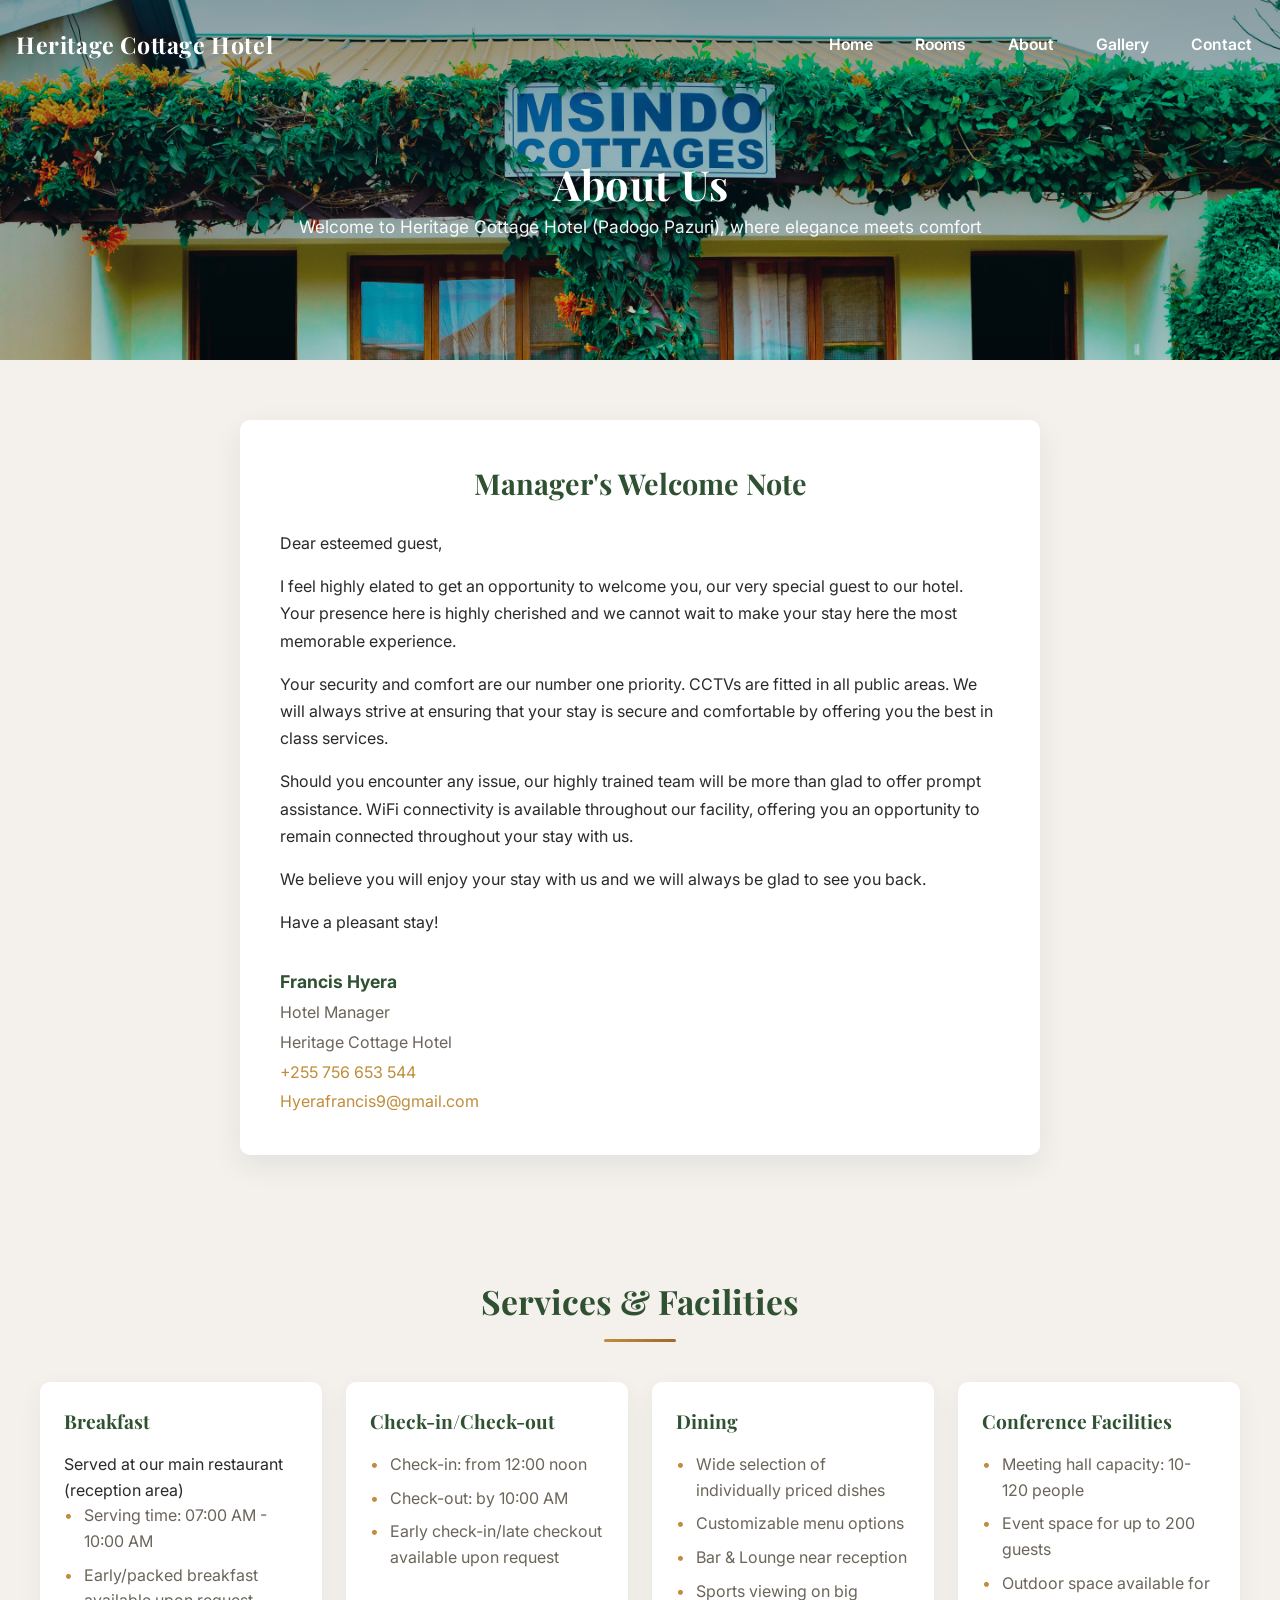
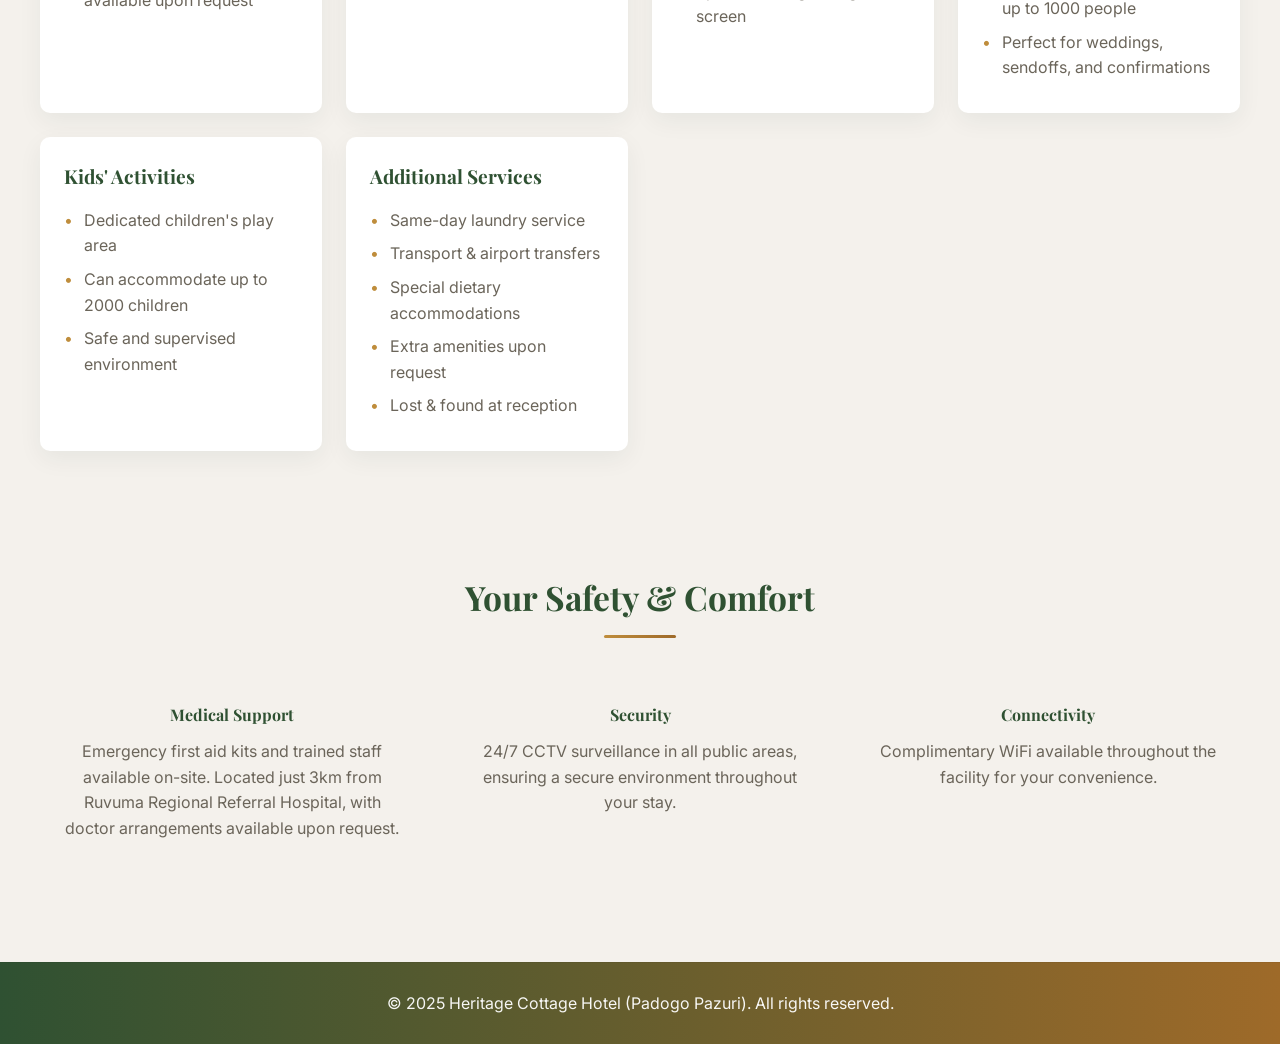
==== about.html @ f019df51 "Initial commit" ====
<!DOCTYPE html>
<html lang="en">
<head>
    <meta charset="UTF-8">
    <meta name="viewport" content="width=device-width, initial-scale=1.0">
    <title>About Us — Heritage Cottage Hotel</title>
    <meta name="theme-color" content="#f4f1ec">
    <link rel="preconnect" href="https://fonts.googleapis.com">
    <link rel="preconnect" href="https://fonts.gstatic.com" crossorigin>
    <link href="https://fonts.googleapis.com/css2?family=Inter:wght@300;400;600&family=Playfair+Display:wght@400;700&display=swap" rel="stylesheet">
    <link rel="stylesheet" href="styles.css">
    <link rel="stylesheet" href="about.css">
    <script src="animations.js" defer></script>
</head>
<body>
    <header>
        <div class="container">
            <h1 data-animation="animate--fade-in">Heritage Cottage Hotel</h1>
            <nav data-animation="animate--fade-up">
                <ul>
                    <li><a href="index.html#home">Home</a></li>
                    <li><a href="rooms.html">Rooms</a></li>
                    <li><a href="about.html" aria-current="page">About</a></li>
                    <li><a href="gallery.html">Gallery</a></li>
                    <li><a href="contact.html">Contact</a></li>
                </ul>
            </nav>
        <div class="hamburger">
            <span></span>
            <span></span>
            <span></span>
        </div>
        </div>
    </header>

    <main>
        <section class="hero about-hero">
            <div class="hero-content" data-animation="animate--scale-in">
                <h2>About Us</h2>
                <p class="hero-sub">Welcome to Heritage Cottage Hotel (Padogo Pazuri), where elegance meets comfort</p>
            </div>
        </section>

        <section class="welcome container">
            <div class="manager-note" data-animation="animate--fade-up">
                <div class="note-content">
                    <h3 data-animation="animate--fade-up">Manager's Welcome Note</h3>
                    <div class="message" data-animation="animate--fade-up">
                        <p>Dear esteemed guest,</p>
                        <p>I feel highly elated to get an opportunity to welcome you, our very special guest to our hotel. Your presence here is highly cherished and we cannot wait to make your stay here the most memorable experience.</p>
                        <p>Your security and comfort are our number one priority. CCTVs are fitted in all public areas. We will always strive at ensuring that your stay is secure and comfortable by offering you the best in class services.</p>
                        <p>Should you encounter any issue, our highly trained team will be more than glad to offer prompt assistance. WiFi connectivity is available throughout our facility, offering you an opportunity to remain connected throughout your stay with us.</p>
                        <p>We believe you will enjoy your stay with us and we will always be glad to see you back.</p>
                        <p>Have a pleasant stay!</p>
                        <div class="signature">
                            <strong>Francis Hyera</strong>
                            <span>Hotel Manager</span>
                            <span>Heritage Cottage Hotel</span>
                            <a href="tel:+255756653544">+255 756 653 544</a>
                            <a href="mailto:Hyerafrancis9@gmail.com">Hyerafrancis9@gmail.com</a>
                        </div>
                    </div>
                </div>
            </div>
        </section>

        <section class="services-facilities container">
            <h2 class="section-title">Services & Facilities</h2>
            
            <div class="services-grid">
                <div class="service-card">
                    <h4>Breakfast</h4>
                    <p>Served at our main restaurant (reception area)</p>
                    <ul>
                        <li>Serving time: 07:00 AM - 10:00 AM</li>
                        <li>Early/packed breakfast available upon request</li>
                    </ul>
                </div>

                <div class="service-card">
                    <h4>Check-in/Check-out</h4>
                    <ul>
                        <li>Check-in: from 12:00 noon</li>
                        <li>Check-out: by 10:00 AM</li>
                        <li>Early check-in/late checkout available upon request</li>
                    </ul>
                </div>

                <div class="service-card">
                    <h4>Dining</h4>
                    <ul>
                        <li>Wide selection of individually priced dishes</li>
                        <li>Customizable menu options</li>
                        <li>Bar & Lounge near reception</li>
                        <li>Sports viewing on big screen</li>
                    </ul>
                </div>

                <div class="service-card">
                    <h4>Conference Facilities</h4>
                    <ul>
                        <li>Meeting hall capacity: 10-120 people</li>
                        <li>Event space for up to 200 guests</li>
                        <li>Outdoor space available for up to 1000 people</li>
                        <li>Perfect for weddings, sendoffs, and confirmations</li>
                    </ul>
                </div>

                <div class="service-card">
                    <h4>Kids' Activities</h4>
                    <ul>
                        <li>Dedicated children's play area</li>
                        <li>Can accommodate up to 2000 children</li>
                        <li>Safe and supervised environment</li>
                    </ul>
                </div>

                <div class="service-card">
                    <h4>Additional Services</h4>
                    <ul>
                        <li>Same-day laundry service</li>
                        <li>Transport & airport transfers</li>
                        <li>Special dietary accommodations</li>
                        <li>Extra amenities upon request</li>
                        <li>Lost & found at reception</li>
                    </ul>
                </div>
            </div>
        </section>

        <section class="safety container">
            <h2 class="section-title">Your Safety & Comfort</h2>
            <div class="safety-grid">
                <div class="safety-item">
                    <h4>Medical Support</h4>
                    <p>Emergency first aid kits and trained staff available on-site. Located just 3km from Ruvuma Regional Referral Hospital, with doctor arrangements available upon request.</p>
                </div>
                <div class="safety-item">
                    <h4>Security</h4>
                    <p>24/7 CCTV surveillance in all public areas, ensuring a secure environment throughout your stay.</p>
                </div>
                <div class="safety-item">
                    <h4>Connectivity</h4>
                    <p>Complimentary WiFi available throughout the facility for your convenience.</p>
                </div>
            </div>
        </section>
    </main>

    <footer>
        <div class="container">
            <p>&copy; 2025 Heritage Cottage Hotel (Padogo Pazuri). All rights reserved.</p>
        </div>
    </footer>
</body>
</html>
---- styles.css ----
/* Professional theme for Heritage Cottage Hotel (Warm Heritage quick wins) */
:root{
    --bg: #F4F1EC; /* cream */
    --surface: #FFFFFF;
    --muted: #6b655a; /* earthy muted */
    --text: #2A2A2A; /* neutral dark */
    --primary: #2F5132; /* forest */
    --accent: #BF8D3C; /* brass gold */
    --accent-2: #9E6A29; /* warm bronze */
    --radius: 10px;
    --container: 1200px;
}

/* Solid on scroll for readability */
header.header--solid .container{
    background: rgba(255,255,255,0.96);
    border: 1px solid rgba(0,0,0,0.06);
    box-shadow: 0 10px 30px rgba(0,0,0,0.08);
}

/* Animations */
@keyframes fadeUp { from { opacity: 0; transform: translateY(30px); } to { opacity: 1; transform: translateY(0); } }
@keyframes fadeIn { from { opacity: 0; } to { opacity: 1; } }
@keyframes scaleIn { from { opacity: 0; transform: scale(0.95); } to { opacity: 1; transform: scale(1); } }

.animate { opacity: 0; }
.animate--fade-up { animation: fadeUp 0.6s ease-out forwards; }
.animate--fade-in { animation: fadeIn 0.6s ease-out forwards; }
.animate--scale-in { animation: scaleIn 0.6s ease-out forwards; }

/* Reset */
*{box-sizing:border-box;margin:0;padding:0}
html,body{height:100%}

body{
    font-family: 'Inter', system-ui, -apple-system, 'Segoe UI', Roboto, 'Helvetica Neue', Arial;
    color:var(--text);
    background:var(--bg);
    -webkit-font-smoothing:antialiased;
    -moz-osx-font-smoothing:grayscale;
    line-height:1.6;
}

.container{max-width:var(--container);margin:0 auto;padding:0 20px}

/* Utility */
.sr-only{position:absolute;width:1px;height:1px;padding:0;margin:-1px;overflow:hidden;clip:rect(0,0,0,0);white-space:nowrap;border:0}

/* Header (glassmorphism) */
header{
    position:fixed;
    top:12px;
    left:0;
    right:0;
    z-index:999;
    pointer-events:none; /* allow inner container to receive clicks */
}

/* Centered frosted glass bar inside the fixed header */
header .container{
    pointer-events:auto;
    display:flex;
    align-items:center;
    justify-content:space-between;
    padding:14px 0;
    margin:0;
    width:100%;
    max-width:none; /* override global .container max-width */
    background:transparent;
    border: none;
    border-radius:14px;
    box-shadow: none;
    backdrop-filter: none;
    -webkit-backdrop-filter: none;
}

header h1{font-family:'Playfair Display', serif;color:var(--surface);font-weight:700;font-size:1.45rem;letter-spacing:0.6px;margin:0;flex:0 0 auto;padding-left:16px}
header.header--solid h1{color:var(--primary)}

/* Push nav to the far right */
header .container nav{margin-left:auto;flex:0 0 auto;padding-right:16px}
header .container nav ul{margin:0}

nav ul{display:flex;gap:18px;list-style:none}
/* Rest (transparent) state: surface-colored links over hero */
header nav a{color:var(--surface);text-decoration:none;font-weight:600;font-size:0.98rem;padding:8px 12px;border-radius:8px;transition:all .16s ease}
header:not(.header--solid) nav a:hover,
header:not(.header--solid) nav a:focus{color:var(--surface);background:rgba(255,255,255,0.18);transform:translateY(-2px)}
/* Solid state: switch to brand color and lighter hover */
header.header--solid nav a{color:var(--primary)}
header.header--solid nav a:hover,
header.header--solid nav a:focus{color:var(--primary);background:rgba(0,0,0,0.06);transform:translateY(-2px)}

/* Mobile navigation */
/* .nav-toggle{display:none;position:relative;width:36px;height:28px;border:0;background:transparent;cursor:pointer;margin-left:auto;margin-right:8px}
.nav-toggle .bar{position:absolute;left:6px;right:6px;height:2px;background:currentColor;border-radius:2px;transition:transform .2s ease, opacity .2s ease, top .2s ease}
.nav-toggle .bar:nth-child(1){top:7px}
.nav-toggle .bar:nth-child(2){top:13px}
.nav-toggle .bar:nth-child(3){top:19px} */

/* @media (max-width:900px){
  show toggle, make header text readable
  .nav-toggle{display:inline-block;color:var(--surface)}
  header.header--solid .nav-toggle{color:var(--primary)}

  off-canvas nav panel
  header nav{position:fixed;top:0;right:0;height:100vh;width:min(80%,320px);background:var(--surface);box-shadow:-12px 0 30px rgba(0,0,0,0.18);transform:translateX(100%);transition:transform .25s ease;z-index:1000;padding-top:80px}
  header nav ul{flex-direction:column;gap:8px;padding:0 16px}
  header nav a{color:var(--primary);padding:12px 14px;border-radius:10px}
  header:not(.header--solid) nav a:hover, header:not(.header--solid) nav a:focus{background:rgba(0,0,0,0.04);color:var(--primary)}

  open state controlled by body class
  body.nav-open header nav{transform:translateX(0)}

  animate hamburger to close icon when open
  body.nav-open .nav-toggle .bar:nth-child(1){top:13px;transform:rotate(45deg)}
  body.nav-open .nav-toggle .bar:nth-child(2){opacity:0}
  body.nav-open .nav-toggle .bar:nth-child(3){top:13px;transform:rotate(-45deg)}
} */

/* Hero */
.hero{
    min-height:84vh;
    display:flex;align-items:center;justify-content:center;padding-top:84px;position:relative;
    color:#fff;text-align:center;overflow:hidden
}

/* Background slideshow */
.hero .slides{position:absolute;inset:0;z-index:0;overflow:hidden}
.hero .slide{position:absolute;inset:0;background-size:cover;background-position:center;opacity:0;transition:opacity 1.2s ease}
.hero .slide.is-active{opacity:1}
.hero .slides::after{content:"";position:absolute;inset:0;background:linear-gradient(180deg, rgba(0,0,0,0.4), rgba(0,0,0,0.4));pointer-events:none}

.hero-content{max-width:880px;padding:40px 20px;position:relative;z-index:1}
.hero h2{font-family:'Playfair Display',serif;font-size:clamp(2.2rem,5vw,3.6rem);margin-bottom:0.8rem;line-height:1.04;text-shadow:0 8px 30px rgba(0,0,0,0.48)}
.hero p{font-size:1.08rem;color:rgba(255,250,240,0.95);max-width:720px;margin:0 auto 1.6rem}

.btn{
    display:inline-block;
    padding:14px 26px;
    border-radius:12px;
    background: var(--surface);
    color: var(--primary);
    text-decoration:none;
    font-weight:700;
    box-shadow:0 12px 36px rgba(43,20,12,0.12);
    border: 1px solid var(--primary);
    transition:transform .18s ease, box-shadow .18s ease, background-color .2s ease
}
.btn:focus-visible{
    outline:2px solid color-mix(in oklab, var(--accent) 60%, white);
    outline-offset:3px;
    box-shadow:0 0 0 4px rgba(201,111,60,0.18), 0 12px 36px rgba(43,20,12,0.12);
}
.btn:hover{
    transform:translateY(-2px);
    background: var(--bg);
    box-shadow:0 18px 40px rgba(43,20,12,0.14);
}

/* Sections */
section{padding:68px 0; scroll-margin-top:96px}

h2.section-title{font-family:'Playfair Display',serif;font-size:2rem;color:var(--primary);text-align:center;margin-bottom:18px}
/* Decorative headings across sections (exclude hero which has its own style) */
section:not(.hero) h2{
    font-family:'Playfair Display',serif;
    color:var(--primary);
    font-size: clamp(1.6rem, 3.4vw, 2.1rem);
    text-align:center;
    position:relative;
    margin-bottom:14px;
}
section:not(.hero) h2::after{
    content:"";
    display:block;
    width:72px;
    height:3px;
    margin:10px auto 0;
    background:linear-gradient(90deg,var(--accent),var(--accent-2));
    border-radius:2px;
}
.section-sub{max-width:820px;margin:0 auto;color:var(--muted);text-align:center}

.rooms{background:transparent;padding-top:48px}
.room-grid{display:grid;grid-template-columns:repeat(auto-fit,minmax(280px,1fr));gap:26px;margin-top:28px}

.room-card{background:var(--surface);border-radius:var(--radius);overflow:hidden;box-shadow:0 8px 24px rgba(43,20,12,0.06);display:flex;flex-direction:column;transition:transform .22s ease,box-shadow .22s ease}
.room-card:hover{transform:translateY(-8px);box-shadow:0 22px 48px rgba(43,20,12,0.12)}
.room-card img{width:100%;height:220px;object-fit:cover;display:block;transition:transform .45s ease;will-change:transform}
.room-card:hover img{transform:scale(1.06)}
.room-card .card-body{padding:18px 18px 22px;flex:1;display:flex;flex-direction:column}
.room-card h3{font-family:'Playfair Display',serif;margin-bottom:8px;color:var(--primary);font-size:1.15rem}
.room-card p{color:var(--muted);flex:1}
.room-card .btn{margin-top:16px;padding:10px 16px;border-radius:7px;font-size:0.95rem}

/* About/Contact */
.about,.contact{background:transparent}
form{max-width:720px;margin:18px auto 0;display:grid;gap:12px}
input,textarea{width:100%;padding:12px 14px;border:1px solid rgba(15,15,15,0.06);border-radius:8px;background:#fff;box-shadow:inset 0 1px 0 rgba(255,255,255,0.5)}
input:focus,textarea:focus{outline:none;border-color:var(--primary);box-shadow:0 6px 18px rgba(201,111,60,0.08)}
textarea{min-height:140px;resize:vertical}
.btn { border: 1px solid var(--primary); }

/* Footer */
footer{background:linear-gradient(90deg,var(--primary),var(--accent-2));color:#fff;padding:28px 0;margin-top:36px;display:flex;align-items:center;justify-content:center;text-align:center;border-top:1px solid rgba(0,0,0,0.05)}
footer p{opacity:0.95;margin:0}

/* Responsive */
@media (max-width:900px){.hero h2{font-size:2.6rem}.hero p{font-size:1rem}.header-right{display:none}}
@media (max-width:640px){nav ul{flex-direction:column;gap:10px}header .container{padding:12px 16px;margin:8px 12px}}

/* Smooth scroll and small utilities */
html{scroll-behavior:smooth}
@media (prefers-reduced-motion: reduce){
  *, *::before, *::after{animation-duration:0.001ms !important; animation-iteration-count:1 !important; transition-duration:0.001ms !important;}
  html{scroll-behavior:auto}
}

/* Mobile polish */
body.nav-open{overflow:hidden}
@media (max-width:640px){
  section{padding:48px 0}
  .room-card img{height:180px}
}

/*my own responsive hamburger*/
.hamburger {
    display: none;
    flex-direction: column;
    cursor: pointer;
    padding: 5px;
    float: right;
}
.hamburger span{
    width: 20px;
    height: 2px;
    background-color: #6b655a;
    margin: 1px 0;
    transition: 0.3s;
}
@media screen and (max-width: 600px){
    .hamburger {
        display: flex;
        margin-right: 20px;
        overflow: auto;
    }
    nav {
        position: absolute;
        top: 100%;
        left: 0;
        width: 100%;
        background-color: rgba(255,250,240,0.95);
        color: #2F5132;
        display: flex;
        flex-direction: column;
        align-items: center;
        padding: 0;
        max-height: 0;
        overflow: hidden;
        transition: max-height 0.5 ease;
        box-shadow: 0 5px 10px rgba(0,0,0,0.1);
    }
    nav.active {
        max-height: 300px;
    }
    nav a {
        display: block;
        padding: 15px;
        width: 100%;
    }
    nav a:hover {
        background-color: #ddd6c9;
    }
    nav a::after {
        display: none;
    }
}

/* End of styles */
---- about.css ----
/* Page-specific styles for about.html */

.about-hero {
    min-height: 40vh;
    /* cool overlay matching site palette */
    background-image: linear-gradient(180deg, 
        rgba(6,43,51,0.45), 
        rgba(10,55,70,0.18)
    ),
    url('AV8A9515.JPG');
    background-position: top;
    background-size: cover;
    padding-top: 110px; /* account for fixed header */
}

.about-hero .hero-content{
    padding: 40px 20px
}
.about-hero h2{
    font-size: clamp(1.8rem, 4.6vw, 2.6rem); 
    margin-bottom: 8px; 
    letter-spacing: 0.3px; 
    text-shadow: 0 8px 30px rgba(0,0,0,0.35); 
    color:#fff
}
.about-hero .hero-sub{
    color: rgba(255,255,255,0.95); 
    max-width: 780px; 
    margin: 0 auto
}

/* Manager's Welcome Note */
.welcome {
    padding: 60px 0;
}

.manager-note {
    max-width: 800px;
    margin: 0 auto;
    background: var(--surface);
    border-radius: var(--radius);
    box-shadow: 0 10px 30px rgba(6,43,51,0.08);
    padding: 40px;
}

.note-content h3 {
    font-family: 'Playfair Display', serif;
    color: var(--primary);
    font-size: 1.8rem;
    margin-bottom: 24px;
    text-align: center;
}

.message p {
    margin-bottom: 16px;
    line-height: 1.7;
    color: var(--text);
}

.signature {
    margin-top: 32px;
    display: flex;
    flex-direction: column;
    gap: 4px;
}

.signature strong {
    font-size: 1.1rem;
    color: var(--primary);
}

.signature span {
    color: var(--muted);
}

.signature a {
    color: var(--accent);
    text-decoration: none;
}

.signature a:hover {
    text-decoration: underline;
}

/* Services & Facilities */
.services-facilities {
    padding: 60px 0;
    background: var(--bg);
}

.services-grid {
    display: grid;
    grid-template-columns: repeat(auto-fit, minmax(280px, 1fr));
    gap: 24px;
    margin-top: 40px;
}

.service-card {
    background: var(--surface);
    padding: 24px;
    border-radius: var(--radius);
    box-shadow: 0 8px 24px rgba(6,43,51,0.06);
    transition: transform .2s ease, box-shadow .22s ease;
}

.service-card:hover {
    transform: translateY(-4px);
    box-shadow: 0 22px 48px rgba(43,20,12,0.12);
}

.service-card h4 {
    color: var(--primary);
    font-family: 'Playfair Display', serif;
    margin-bottom: 16px;
    font-size: 1.2rem;
}

.service-card ul {
    list-style: none;
    padding: 0;
}

.service-card li {
    color: var(--muted);
    margin-bottom: 8px;
    padding-left: 20px;
    position: relative;
}

.service-card li::before {
    content: "•";
    color: var(--accent);
    position: absolute;
    left: 0;
}

/* Safety Section */
.safety {
    padding: 60px 0;
}

.safety-grid {
    display: grid;
    grid-template-columns: repeat(auto-fit, minmax(280px, 1fr));
    gap: 24px;
    margin-top: 40px;
}

.safety-item {
    text-align: center;
    padding: 24px;
}

.safety-item h4 {
    color: var(--primary);
    font-family: 'Playfair Display', serif;
    margin-bottom: 12px;
}

.safety-item p {
    color: var(--muted);
    line-height: 1.6;
}

/* Responsive adjustments */
@media (max-width: 768px) {
    .manager-note {
        padding: 24px;
        margin: 0 16px;
    }

    .services-grid,
    .safety-grid {
        grid-template-columns: 1fr;
    }

    .about-hero {
        min-height: 30vh;
    }
}

/* Animation for cards */
.service-card {
    animation: fadeIn 0.6s ease-out;
}

@keyframes fadeIn {
    from {
        opacity: 0;
        transform: translateY(20px);
    }
    to {
        opacity: 1;
        transform: translateY(0);
    }
}

/*my own responsive hamburger*/
.hamburger {
    display: none;
    flex-direction: column;
    cursor: pointer;
    padding: 5px;
    float: right;
}
.hamburger span{
    width: 20px;
    height: 2px;
    background-color: #6b655a;
    margin: 1px 0;
    transition: 0.3s;
}
@media screen and (max-width: 600px){
    .hamburger {
        display: flex;
        margin-right: 20px;
        overflow: auto;
    }
    nav {
        position: absolute;
        top: 100%;
        left: 0;
        width: 100%;
        background-color: #F4F1EC;
        /* background: rgba(0,0,0,0.2); */
        /* opacity: 5%; */
        color: #2F5132;
        flex-direction: column;
        align-items: center;
        padding: 0;
        max-height: 0;
        overflow: hidden;
        transition: max-height 0.5 ease;
        box-shadow: 0 5px 10px rgba(0,0,0,0.1);
    }
    nav.active {
        max-height: 300px;
    }
    nav a {
        display: block;
        padding: 15px;
        width: 100%;
    }
    nav a:hover {
        background-color: #ddd6c9;
    }
    nav a::after {
        display: none;
    }
}
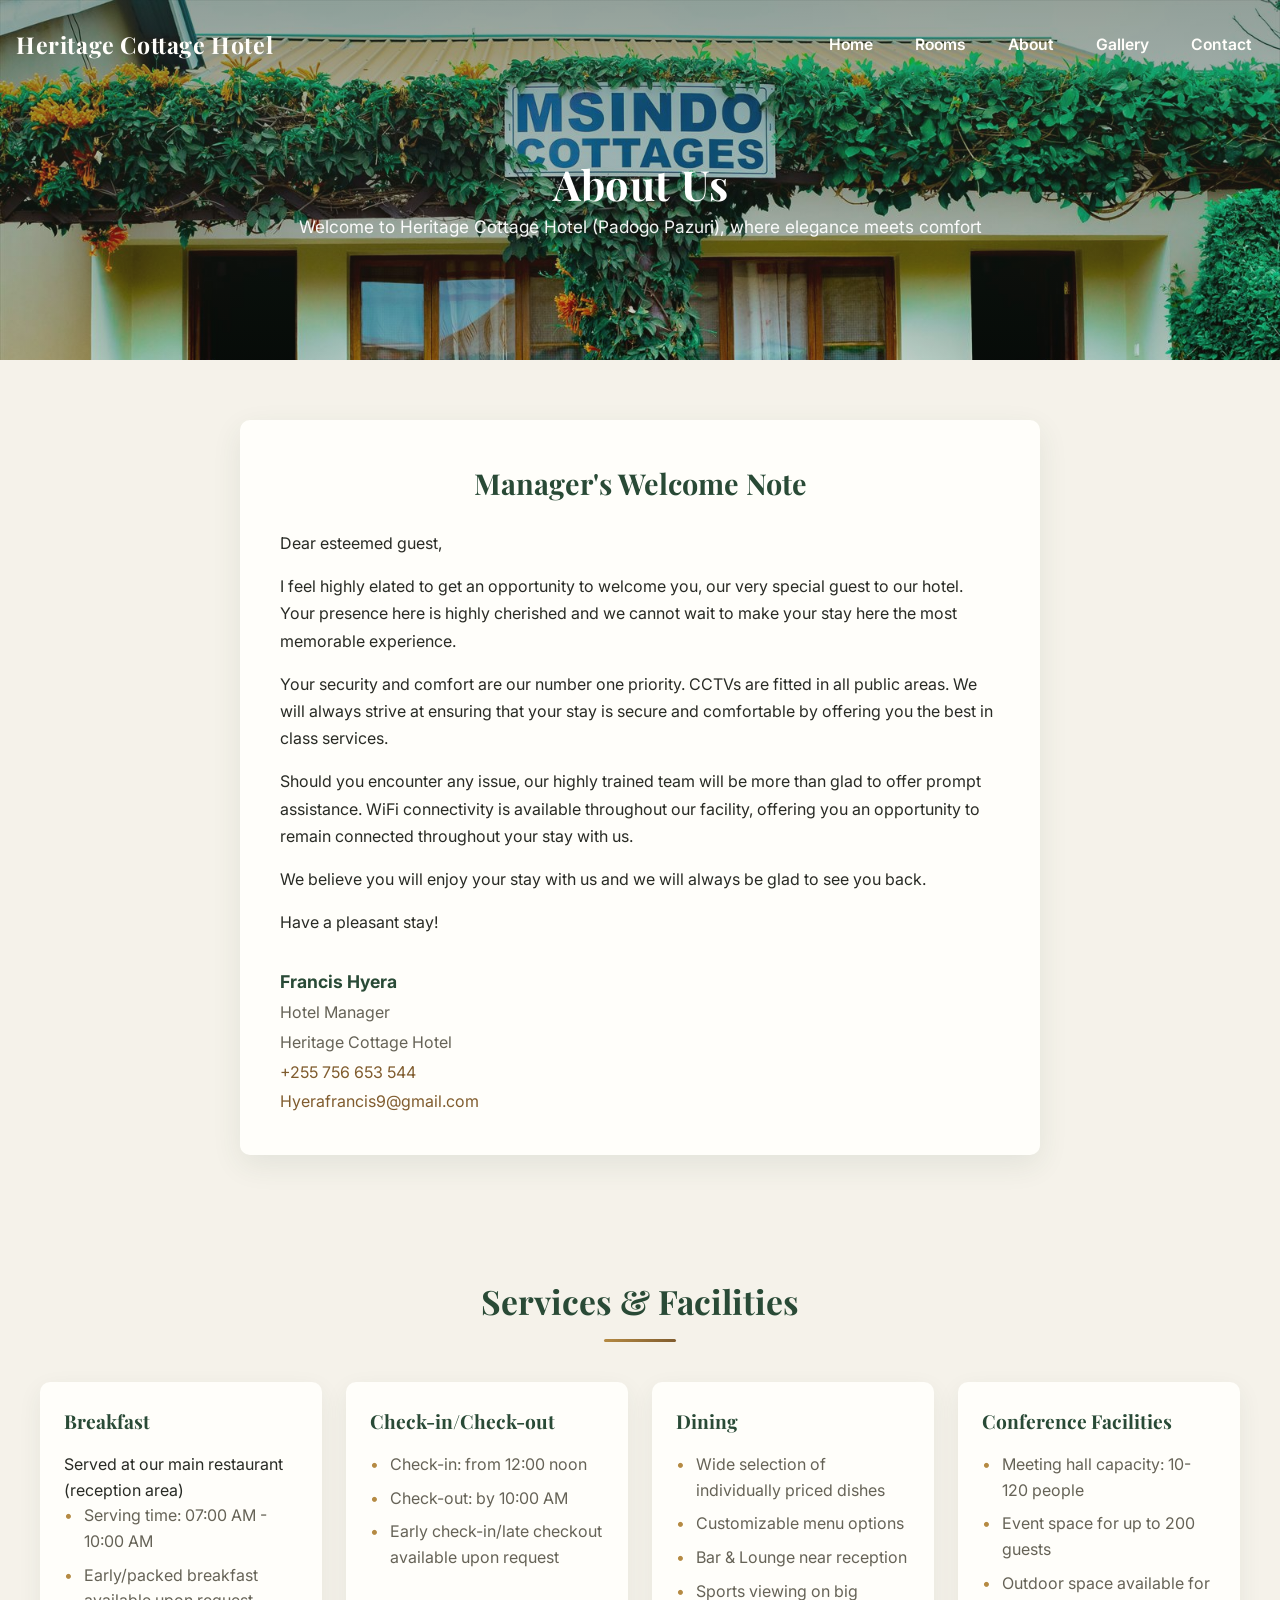
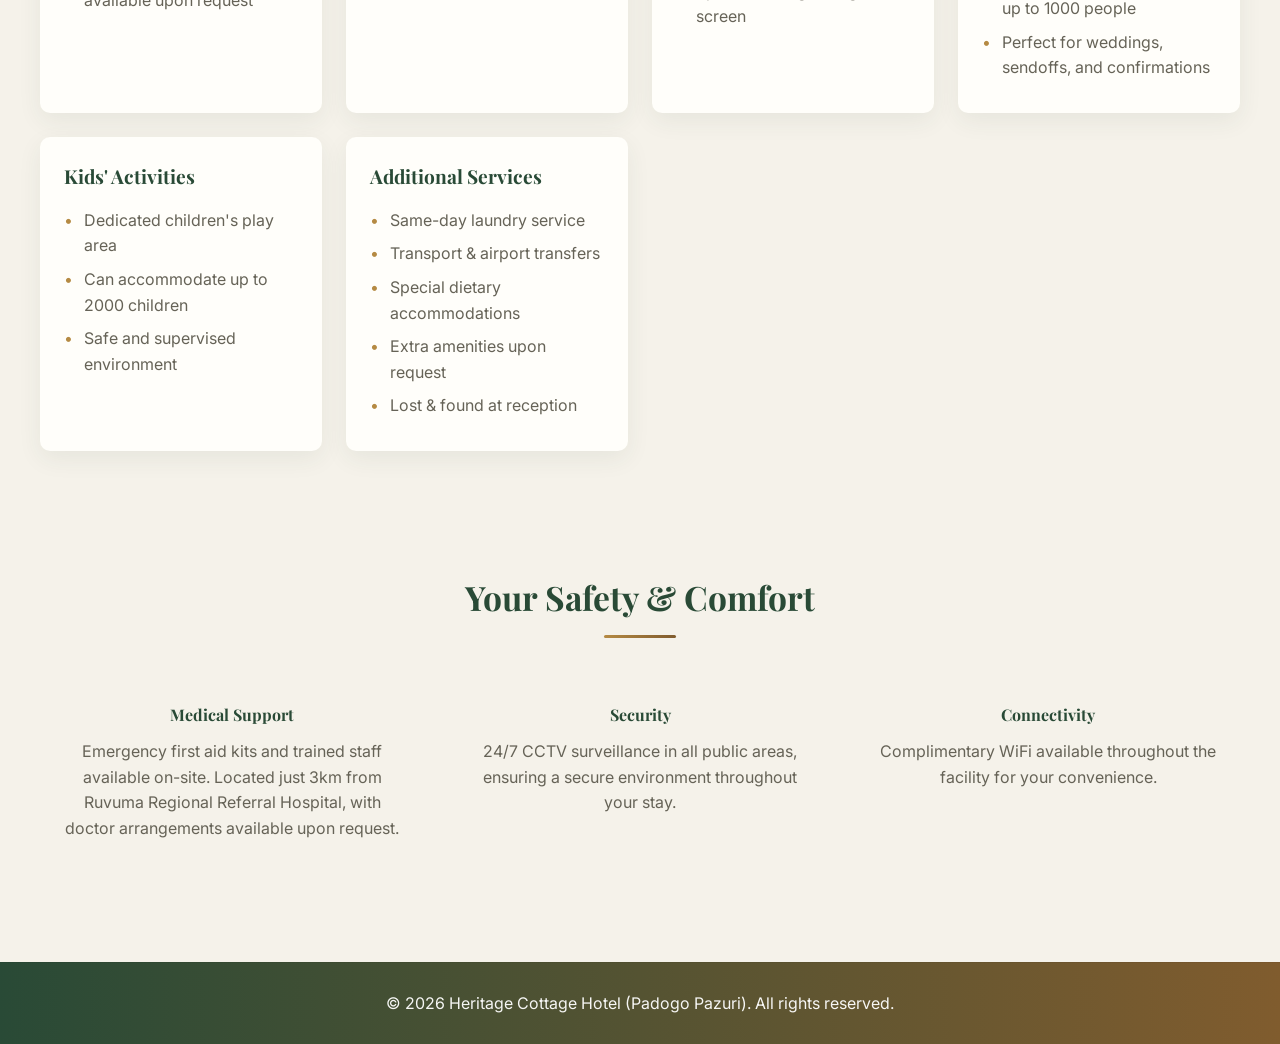
==== commit ac69392d: "Refine website UI and enhance image gallery" ====
--- a/about.html
+++ b/about.html
@@ -4,19 +4,19 @@
     <meta charset="UTF-8">
     <meta name="viewport" content="width=device-width, initial-scale=1.0">
     <title>About Us — Heritage Cottage Hotel</title>
-    <meta name="theme-color" content="#f4f1ec">
+    <meta name="theme-color" content="#f5f2ea">
     <link rel="preconnect" href="https://fonts.googleapis.com">
     <link rel="preconnect" href="https://fonts.gstatic.com" crossorigin>
     <link href="https://fonts.googleapis.com/css2?family=Inter:wght@300;400;600&family=Playfair+Display:wght@400;700&display=swap" rel="stylesheet">
     <link rel="stylesheet" href="styles.css">
     <link rel="stylesheet" href="about.css">
-    <script src="animations.js" defer></script>
+    <script src="animations.js?v=2" defer></script>
 </head>
 <body>
     <header>
         <div class="container">
             <h1 data-animation="animate--fade-in">Heritage Cottage Hotel</h1>
-            <nav data-animation="animate--fade-up">
+            <nav id="primary-navigation" aria-label="Primary" data-animation="animate--fade-up">
                 <ul>
                     <li><a href="index.html#home">Home</a></li>
                     <li><a href="rooms.html">Rooms</a></li>
@@ -25,11 +25,11 @@
                     <li><a href="contact.html">Contact</a></li>
                 </ul>
             </nav>
-        <div class="hamburger">
+        <button class="nav-toggle" type="button" aria-label="Open navigation menu" aria-controls="primary-navigation" aria-expanded="false">
             <span></span>
             <span></span>
             <span></span>
-        </div>
+        </button>
         </div>
     </header>
 
@@ -149,7 +149,7 @@
 
     <footer>
         <div class="container">
-            <p>&copy; 2025 Heritage Cottage Hotel (Padogo Pazuri). All rights reserved.</p>
+            <p>&copy; <span data-current-year></span> Heritage Cottage Hotel (Padogo Pazuri). All rights reserved.</p>
         </div>
     </footer>
 </body>
--- a/styles.css
+++ b/styles.css
@@ -1,12 +1,12 @@
 /* Professional theme for Heritage Cottage Hotel (Warm Heritage quick wins) */
 :root{
-    --bg: #F4F1EC; /* cream */
-    --surface: #FFFFFF;
-    --muted: #6b655a; /* earthy muted */
-    --text: #2A2A2A; /* neutral dark */
-    --primary: #2F5132; /* forest */
-    --accent: #BF8D3C; /* brass gold */
-    --accent-2: #9E6A29; /* warm bronze */
+    --bg: #F5F2EA;
+    --surface: #FFFEFA;
+    --muted: #666357;
+    --text: #292B25;
+    --primary: #294A36;
+    --accent: #B58A43;
+    --accent-2: #805C2E;
     --radius: 10px;
     --container: 1200px;
 }
@@ -91,32 +91,29 @@
 header.header--solid nav a:hover,
 header.header--solid nav a:focus{color:var(--primary);background:rgba(0,0,0,0.06);transform:translateY(-2px)}
 
-/* Mobile navigation */
-/* .nav-toggle{display:none;position:relative;width:36px;height:28px;border:0;background:transparent;cursor:pointer;margin-left:auto;margin-right:8px}
-.nav-toggle .bar{position:absolute;left:6px;right:6px;height:2px;background:currentColor;border-radius:2px;transition:transform .2s ease, opacity .2s ease, top .2s ease}
-.nav-toggle .bar:nth-child(1){top:7px}
-.nav-toggle .bar:nth-child(2){top:13px}
-.nav-toggle .bar:nth-child(3){top:19px} */
-
-/* @media (max-width:900px){
-  show toggle, make header text readable
-  .nav-toggle{display:inline-block;color:var(--surface)}
-  header.header--solid .nav-toggle{color:var(--primary)}
-
-  off-canvas nav panel
-  header nav{position:fixed;top:0;right:0;height:100vh;width:min(80%,320px);background:var(--surface);box-shadow:-12px 0 30px rgba(0,0,0,0.18);transform:translateX(100%);transition:transform .25s ease;z-index:1000;padding-top:80px}
-  header nav ul{flex-direction:column;gap:8px;padding:0 16px}
-  header nav a{color:var(--primary);padding:12px 14px;border-radius:10px}
-  header:not(.header--solid) nav a:hover, header:not(.header--solid) nav a:focus{background:rgba(0,0,0,0.04);color:var(--primary)}
-
-  open state controlled by body class
-  body.nav-open header nav{transform:translateX(0)}
-
-  animate hamburger to close icon when open
-  body.nav-open .nav-toggle .bar:nth-child(1){top:13px;transform:rotate(45deg)}
-  body.nav-open .nav-toggle .bar:nth-child(2){opacity:0}
-  body.nav-open .nav-toggle .bar:nth-child(3){top:13px;transform:rotate(-45deg)}
-} */
+.nav-toggle{
+    display:none;
+    flex-direction:column;
+    gap:5px;
+    padding:10px;
+    border:0;
+    border-radius:8px;
+    background:transparent;
+    color:var(--surface);
+    cursor:pointer;
+}
+.nav-toggle span{
+    width:22px;
+    height:2px;
+    border-radius:2px;
+    background:currentColor;
+    transition:transform .2s ease, opacity .2s ease;
+}
+.nav-toggle[aria-expanded="true"] span:first-child{transform:translateY(7px) rotate(45deg)}
+.nav-toggle[aria-expanded="true"] span:nth-child(2){opacity:0}
+.nav-toggle[aria-expanded="true"] span:last-child{transform:translateY(-7px) rotate(-45deg)}
+.nav-toggle:focus-visible{outline:2px solid var(--accent);outline-offset:3px}
+header.header--solid .nav-toggle{color:var(--primary)}
 
 /* Hero */
 .hero{
@@ -150,7 +147,7 @@
 .btn:focus-visible{
     outline:2px solid color-mix(in oklab, var(--accent) 60%, white);
     outline-offset:3px;
-    box-shadow:0 0 0 4px rgba(201,111,60,0.18), 0 12px 36px rgba(43,20,12,0.12);
+    box-shadow:0 0 0 4px rgba(181,138,67,0.18), 0 12px 36px rgba(43,20,12,0.12);
 }
 .btn:hover{
     transform:translateY(-2px);
@@ -181,6 +178,10 @@
     border-radius:2px;
 }
 .section-sub{max-width:820px;margin:0 auto;color:var(--muted);text-align:center}
+.home-contact-grid{display:grid;grid-template-columns:repeat(auto-fit,minmax(260px,1fr));gap:32px;align-items:start}
+.home-contact-column{min-width:0}
+.home-contact-column form{display:flex;gap:8px;max-width:420px}
+.home-contact-column input{flex:1;min-width:0}
 
 .rooms{background:transparent;padding-top:48px}
 .room-grid{display:grid;grid-template-columns:repeat(auto-fit,minmax(280px,1fr));gap:26px;margin-top:28px}
@@ -198,7 +199,7 @@
 .about,.contact{background:transparent}
 form{max-width:720px;margin:18px auto 0;display:grid;gap:12px}
 input,textarea{width:100%;padding:12px 14px;border:1px solid rgba(15,15,15,0.06);border-radius:8px;background:#fff;box-shadow:inset 0 1px 0 rgba(255,255,255,0.5)}
-input:focus,textarea:focus{outline:none;border-color:var(--primary);box-shadow:0 6px 18px rgba(201,111,60,0.08)}
+input:focus,textarea:focus{outline:none;border-color:var(--primary);box-shadow:0 6px 18px rgba(181,138,67,0.12)}
 textarea{min-height:140px;resize:vertical}
 .btn { border: 1px solid var(--primary); }
 
@@ -207,8 +208,7 @@
 footer p{opacity:0.95;margin:0}
 
 /* Responsive */
-@media (max-width:900px){.hero h2{font-size:2.6rem}.hero p{font-size:1rem}.header-right{display:none}}
-@media (max-width:640px){nav ul{flex-direction:column;gap:10px}header .container{padding:12px 16px;margin:8px 12px}}
+@media (max-width:900px){.hero h2{font-size:2.6rem}.hero p{font-size:1rem}}
 
 /* Smooth scroll and small utilities */
 html{scroll-behavior:smooth}
@@ -219,62 +219,50 @@
 
 /* Mobile polish */
 body.nav-open{overflow:hidden}
+@media (max-width:760px){
+  header .container{position:relative;width:auto;margin:0 12px;padding:10px 12px;gap:8px}
+  header h1{padding-left:4px;font-size:clamp(1rem,3.5vw,1.35rem);white-space:nowrap}
+  .nav-toggle{display:flex;flex-shrink:0}
+  header .container nav{
+    position:absolute;
+    top:calc(100% + 8px);
+    left:0;
+    right:0;
+    z-index:1000;
+    margin:0;
+    padding:0;
+    border-radius:12px;
+    background:rgba(255,254,250,0.98);
+    box-shadow:0 5px 16px rgba(0,0,0,0.16);
+    max-height:0;
+    overflow:hidden;
+    visibility:hidden;
+    pointer-events:none;
+    transition:max-height .3s ease, visibility 0s linear .3s;
+  }
+  header .container nav.active{
+    max-height:320px;
+    visibility:visible;
+    pointer-events:auto;
+    transition:max-height .3s ease;
+  }
+  header .container nav ul{flex-direction:column;gap:0;padding:8px;margin:0}
+  header .container nav li{width:100%}
+  header .container nav a,
+  header.header--solid .container nav a,
+  header:not(.header--solid) .container nav a{
+    display:block;
+    width:100%;
+    padding:11px 14px;
+    color:var(--primary);
+    transform:none;
+  }
+  header .container nav a:hover,
+  header .container nav a:focus-visible{background:#ddd6c9;color:var(--primary)}
+}
 @media (max-width:640px){
   section{padding:48px 0}
   .room-card img{height:180px}
 }
 
-/*my own responsive hamburger*/
-.hamburger {
-    display: none;
-    flex-direction: column;
-    cursor: pointer;
-    padding: 5px;
-    float: right;
-}
-.hamburger span{
-    width: 20px;
-    height: 2px;
-    background-color: #6b655a;
-    margin: 1px 0;
-    transition: 0.3s;
-}
-@media screen and (max-width: 600px){
-    .hamburger {
-        display: flex;
-        margin-right: 20px;
-        overflow: auto;
-    }
-    nav {
-        position: absolute;
-        top: 100%;
-        left: 0;
-        width: 100%;
-        background-color: rgba(255,250,240,0.95);
-        color: #2F5132;
-        display: flex;
-        flex-direction: column;
-        align-items: center;
-        padding: 0;
-        max-height: 0;
-        overflow: hidden;
-        transition: max-height 0.5 ease;
-        box-shadow: 0 5px 10px rgba(0,0,0,0.1);
-    }
-    nav.active {
-        max-height: 300px;
-    }
-    nav a {
-        display: block;
-        padding: 15px;
-        width: 100%;
-    }
-    nav a:hover {
-        background-color: #ddd6c9;
-    }
-    nav a::after {
-        display: none;
-    }
-}
-
 /* End of styles */
--- a/about.css
+++ b/about.css
@@ -2,12 +2,11 @@
 
 .about-hero {
     min-height: 40vh;
-    /* cool overlay matching site palette */
     background-image: linear-gradient(180deg, 
-        rgba(6,43,51,0.45), 
-        rgba(10,55,70,0.18)
+        rgba(35,59,43,0.48),
+        rgba(35,59,43,0.18)
     ),
-    url('AV8A9515.JPG');
+    url('assets/images/1600/AV8A9515.JPG');
     background-position: top;
     background-size: cover;
     padding-top: 110px; /* account for fixed header */
@@ -39,7 +38,7 @@
     margin: 0 auto;
     background: var(--surface);
     border-radius: var(--radius);
-    box-shadow: 0 10px 30px rgba(6,43,51,0.08);
+    box-shadow: 0 10px 30px rgba(41,74,54,0.09);
     padding: 40px;
 }
 
@@ -74,7 +73,7 @@
 }
 
 .signature a {
-    color: var(--accent);
+    color: var(--accent-2);
     text-decoration: none;
 }
 
@@ -99,7 +98,7 @@
     background: var(--surface);
     padding: 24px;
     border-radius: var(--radius);
-    box-shadow: 0 8px 24px rgba(6,43,51,0.06);
+    box-shadow: 0 8px 24px rgba(41,74,54,0.07);
     transition: transform .2s ease, box-shadow .22s ease;
 }
 
@@ -194,57 +193,3 @@
         transform: translateY(0);
     }
 }
-
-/*my own responsive hamburger*/
-.hamburger {
-    display: none;
-    flex-direction: column;
-    cursor: pointer;
-    padding: 5px;
-    float: right;
-}
-.hamburger span{
-    width: 20px;
-    height: 2px;
-    background-color: #6b655a;
-    margin: 1px 0;
-    transition: 0.3s;
-}
-@media screen and (max-width: 600px){
-    .hamburger {
-        display: flex;
-        margin-right: 20px;
-        overflow: auto;
-    }
-    nav {
-        position: absolute;
-        top: 100%;
-        left: 0;
-        width: 100%;
-        background-color: #F4F1EC;
-        /* background: rgba(0,0,0,0.2); */
-        /* opacity: 5%; */
-        color: #2F5132;
-        flex-direction: column;
-        align-items: center;
-        padding: 0;
-        max-height: 0;
-        overflow: hidden;
-        transition: max-height 0.5 ease;
-        box-shadow: 0 5px 10px rgba(0,0,0,0.1);
-    }
-    nav.active {
-        max-height: 300px;
-    }
-    nav a {
-        display: block;
-        padding: 15px;
-        width: 100%;
-    }
-    nav a:hover {
-        background-color: #ddd6c9;
-    }
-    nav a::after {
-        display: none;
-    }
-}
